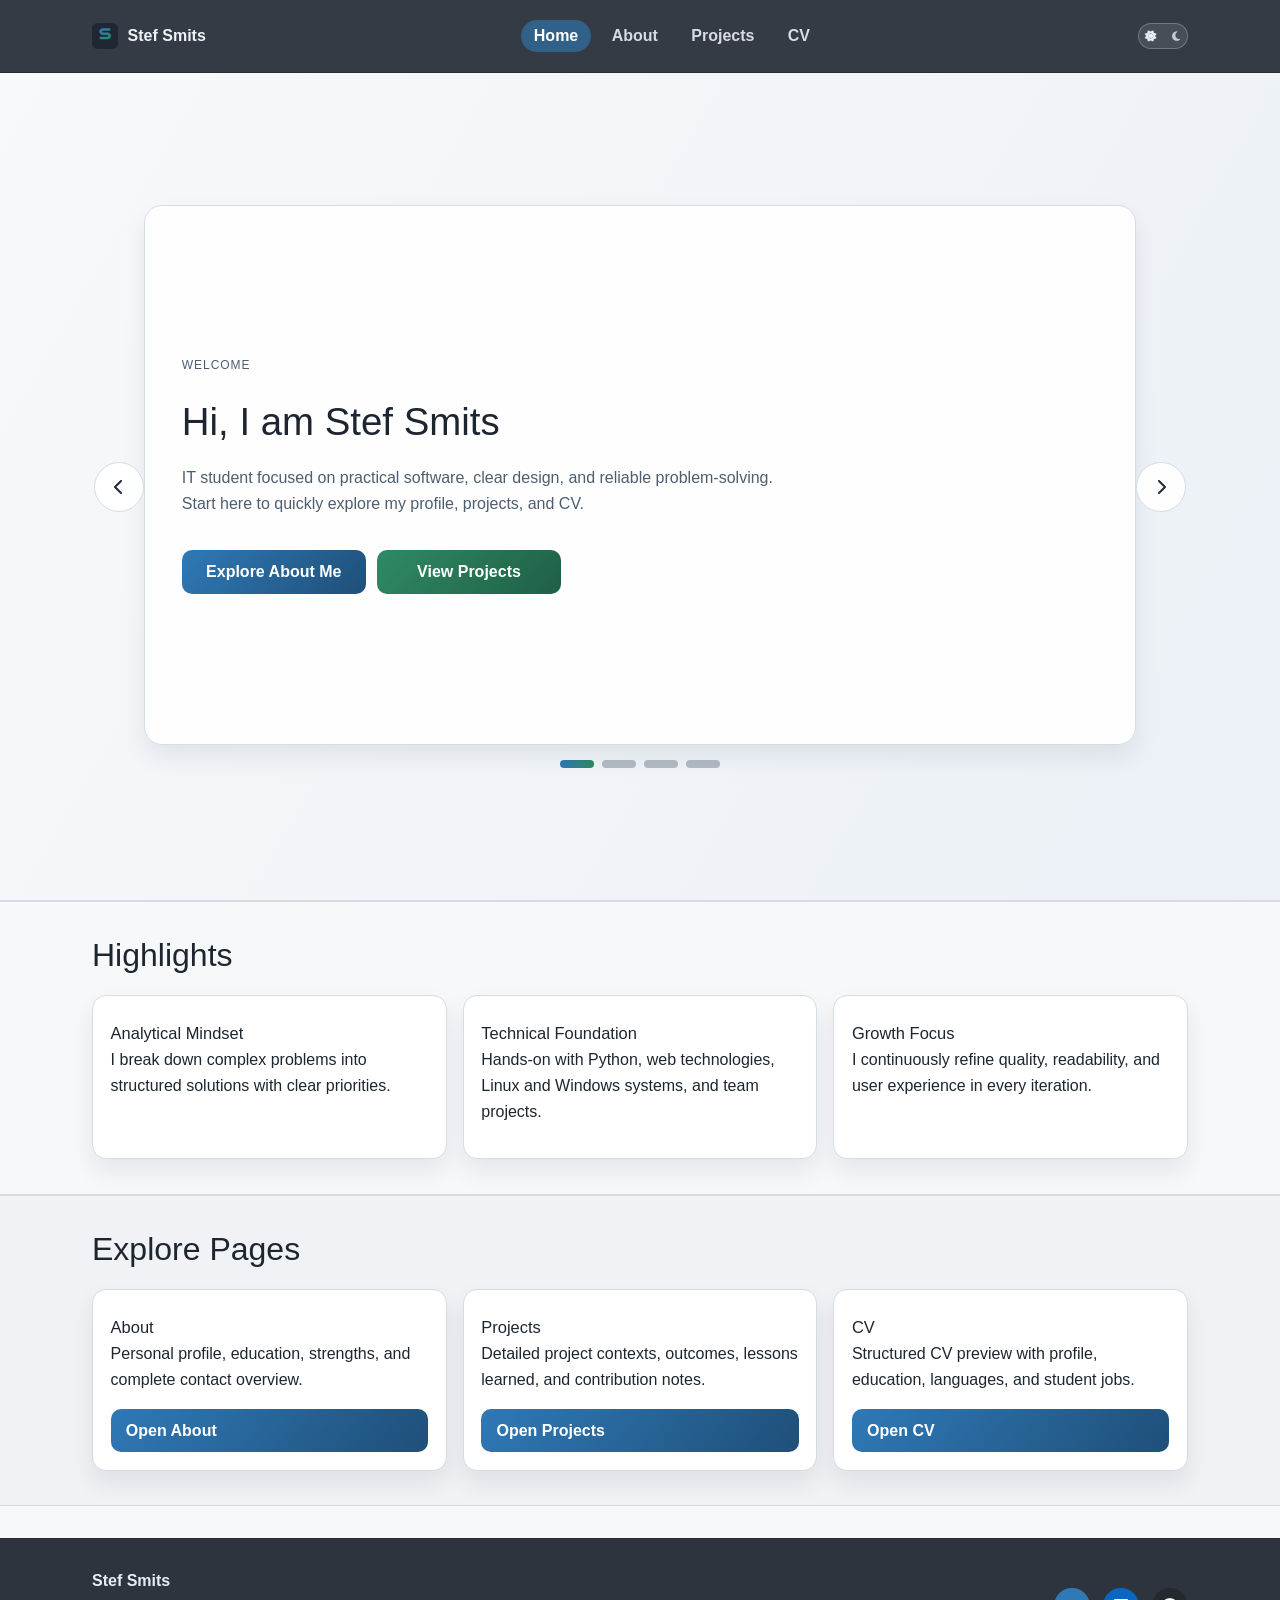
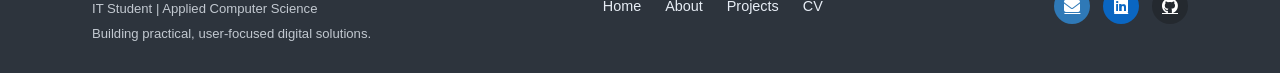
==== index.html @ 67585521 "Portfolio update - fixed theme switcher, footer, buttons, and centered logo" ====
<!doctype html>
<html lang="en" data-theme="light">
<head>
  <meta charset="utf-8" />
  <meta name="viewport" content="width=device-width, initial-scale=1" />
  <meta name="description" content="Portfolio homepage of Stef Smits, IT student in Applied Computer Science." />
  <title>Portfolio | Home</title>
  <link rel="icon" type="image/svg+xml" href="favicon.svg" />
  <link rel="stylesheet" href="https://cdn.jsdelivr.net/npm/bootstrap@5.3.3/dist/css/bootstrap.min.css" />
  <link rel="stylesheet" href="https://cdnjs.cloudflare.com/ajax/libs/font-awesome/6.5.2/css/all.min.css" />
  <link rel="stylesheet" href="css/style.css" />
</head>
<body data-page="home">
  <header class="site-header">
    <div class="container header-inner">
      <a class="brand" href="index.html">
        <img class="brand-logo" src="favicon.svg" alt="" aria-hidden="true" />
        <span>Stef Smits</span>
      </a>
      <nav class="site-nav" aria-label="Main navigation">
        <a class="nav-link" data-nav="home" href="index.html">Home</a>
        <a class="nav-link" data-nav="about" href="about.html">About</a>
        <a class="nav-link" data-nav="projects" href="projects.html">Projects</a>
        <a class="nav-link" data-nav="cv" href="cv.html">CV</a>
      </nav>
      <button class="theme-toggle" type="button" aria-label="Toggle dark mode">
        <span class="theme-switch" aria-hidden="true">
          <i class="fa-solid fa-sun"></i>
          <i class="fa-solid fa-moon"></i>
          <span class="theme-thumb"><i class="fa-solid fa-sun theme-thumb-icon" aria-hidden="true"></i></span>
        </span>
      </button>
    </div>
  </header>

  <main>
    <section class="hero hero-slideshow" aria-label="Portfolio section navigation slideshow" data-slideshow>
      <div class="container">
        <div class="hero-slides">
          <article class="hero-slide is-active" data-slide>
            <p class="hero-kicker">Welcome</p>
            <h1 class="hero-title">Hi, I am Stef Smits</h1>
            <p class="hero-text">IT student focused on practical software, clear design, and reliable problem-solving. Start here to quickly explore my profile, projects, and CV.</p>
            <div class="hero-actions">
              <a class="button-link" href="about.html">Explore About Me</a>
              <a class="button-link button-link-secondary" href="projects.html">View Projects</a>
            </div>
          </article>

          <article class="hero-slide" data-slide>
            <p class="hero-kicker">Projects</p>
            <h2 class="hero-title">See What I Build</h2>
            <p class="hero-text">Go through project cards with context, outcomes, lessons learned, and personal contribution in a structured and easy-to-read format.</p>
            <div class="hero-actions">
              <a class="button-link" href="projects.html">Go to Projects</a>
            </div>
          </article>

          <article class="hero-slide" data-slide>
            <p class="hero-kicker">About</p>
            <h2 class="hero-title">Profile, Skills, and Direction</h2>
            <p class="hero-text">Read my background, education, strengths, and goals, including both personal and educational contact details.</p>
            <div class="hero-actions">
              <a class="button-link" href="about.html">Go to About</a>
            </div>
          </article>

          <article class="hero-slide" data-slide>
            <p class="hero-kicker">CV</p>
            <h2 class="hero-title">Professional CV Overview</h2>
            <p class="hero-text">Open a clean CV layout with education, student job, language levels, and direct links for contact and PDF download.</p>
            <div class="hero-actions">
              <a class="button-link" href="cv.html">Go to CV</a>
            </div>
          </article>
        </div>

        <button class="slide-arrow slide-arrow-left" type="button" aria-label="Previous slide" data-slide-prev>
          <i class="fa-solid fa-chevron-left" aria-hidden="true"></i>
        </button>
        <button class="slide-arrow slide-arrow-right" type="button" aria-label="Next slide" data-slide-next>
          <i class="fa-solid fa-chevron-right" aria-hidden="true"></i>
        </button>

        <div class="slide-dots" role="tablist" aria-label="Slideshow navigation">
          <button class="slide-dot is-active" type="button" data-slide-to="0" aria-label="Go to slide 1"></button>
          <button class="slide-dot" type="button" data-slide-to="1" aria-label="Go to slide 2"></button>
          <button class="slide-dot" type="button" data-slide-to="2" aria-label="Go to slide 3"></button>
          <button class="slide-dot" type="button" data-slide-to="3" aria-label="Go to slide 4"></button>
        </div>
      </div>
    </section>

    <section class="section section-blue">
      <div class="container">
        <h2 class="section-title">Highlights</h2>
        <div class="grid grid-3">
          <article class="card">
            <h3>Analytical Mindset</h3>
            <p>I break down complex problems into structured solutions with clear priorities.</p>
          </article>
          <article class="card">
            <h3>Technical Foundation</h3>
            <p>Hands-on with Python, web technologies, Linux and Windows systems, and team projects.</p>
          </article>
          <article class="card">
            <h3>Growth Focus</h3>
            <p>I continuously refine quality, readability, and user experience in every iteration.</p>
          </article>
        </div>
      </div>
    </section>

    <section class="section section-green">
      <div class="container">
        <h2 class="section-title">Explore Pages</h2>
        <div class="grid grid-3">
          <article class="card">
            <h3>About</h3>
            <p>Personal profile, education, strengths, and complete contact overview.</p>
            <a class="button-link button-compact" href="about.html">Open About</a>
          </article>
          <article class="card">
            <h3>Projects</h3>
            <p>Detailed project contexts, outcomes, lessons learned, and contribution notes.</p>
            <a class="button-link button-compact" href="projects.html">Open Projects</a>
          </article>
          <article class="card">
            <h3>CV</h3>
            <p>Structured CV preview with profile, education, languages, and student jobs.</p>
            <a class="button-link button-compact" href="cv.html">Open CV</a>
          </article>
        </div>
      </div>
    </section>
  </main>

  <footer class="site-footer">
    <div class="container footer-inner">
      <div class="footer-brand">
        <p class="footer-title">Stef Smits</p>
        <p class="footer-subtitle">IT Student | Applied Computer Science</p>
        <p class="footer-meta">Building practical, user-focused digital solutions.</p>
      </div>
      <div class="footer-links">
        <a href="index.html">Home</a>
        <a href="about.html">About</a>
        <a href="projects.html">Projects</a>
        <a href="cv.html">CV</a>
      </div>
      <div class="footer-social">
        <a class="footer-icon-link" href="mailto:more.dtail@gmail.com" aria-label="Email" title="Email"><i class="fa-solid fa-envelope" aria-hidden="true"></i></a>
        <a class="footer-icon-link" href="https://www.linkedin.com/in/stefsmits2004" target="_blank" rel="noopener noreferrer" aria-label="LinkedIn" title="LinkedIn"><i class="fa-brands fa-linkedin" aria-hidden="true"></i></a>
        <a class="footer-icon-link" href="https://github.com/stefsmits2004" target="_blank" rel="noopener noreferrer" aria-label="GitHub" title="GitHub"><i class="fa-brands fa-github" aria-hidden="true"></i></a>
      </div>
    </div>
  </footer>

  <script src="https://cdn.jsdelivr.net/npm/bootstrap@5.3.3/dist/js/bootstrap.bundle.min.js"></script>
  <script src="js/app.js"></script>
</body>
</html>
---- css/style.css ----
:root {
  --header-height: 72px;
  --bg: #f7f8fa;
  --bg-soft: #f0f2f5;
  --surface: #ffffff;
  --text: #1d2630;
  --text-soft: #4d5e70;
  --border: #d4dce6;
  --primary: #2f79b7;
  --primary-deep: #1f4f78;
  --accent: #2f8a64;
  --accent-deep: #1f5f46;
  --nav-bg: #343b45;
  --nav-text: #eef3f8;
  --footer-bg: #2d343d;
  --footer-text: #e7edf5;
  --shadow: 0 12px 24px rgba(16, 28, 40, 0.08);
}

[data-theme="dark"] {
  --bg: #181c22;
  --bg-soft: #20252d;
  --surface: #252c36;
  --text: #edf2f8;
  --text-soft: #bac7d6;
  --border: #364556;
  --primary: #7cb8e5;
  --primary-deep: #4f8fbd;
  --accent: #7dcdaa;
  --accent-deep: #4ba07a;
  --nav-bg: #222933;
  --nav-text: #e8eff8;
  --footer-bg: #1f252d;
  --footer-text: #dde7f2;
  --shadow: 0 14px 28px rgba(0, 0, 0, 0.35);
}

* {
  box-sizing: border-box;
  margin: 0;
  padding: 0;
}

html {
  scroll-behavior: smooth;
}

body {
  font-family: "Open Sans", "Segoe UI", sans-serif;
  background: var(--bg);
  color: var(--text);
  line-height: 1.62;
}

.container {
  width: min(1120px, 94vw);
  margin: 0 auto;
}

.site-header {
  position: sticky;
  top: 0;
  z-index: 100;
  background: var(--nav-bg);
  border-bottom: 1px solid color-mix(in srgb, var(--nav-text) 18%, #000);
  backdrop-filter: blur(8px);
}

.header-inner {
  min-height: var(--header-height);
  display: flex;
  align-items: center;
  justify-content: space-between;
  gap: 1rem;
}

.brand {
  text-decoration: none;
  display: inline-flex;
  align-items: center;
  gap: 0.6rem;
  color: var(--nav-text);
  font-family: "Montserrat", "Segoe UI", sans-serif;
  font-weight: 700;
}

.brand-logo {
  width: 26px;
  height: 26px;
  display: block;
}

.site-nav {
  display: flex;
  align-items: center;
  gap: 0.45rem;
  flex-wrap: wrap;
}

.nav-link {
  text-decoration: none;
  color: color-mix(in srgb, var(--nav-text) 88%, transparent);
  font-weight: 600;
  line-height: 1.2;
  white-space: nowrap;
  padding: 0.42rem 0.82rem;
  border-radius: 999px;
  transition: background 0.2s ease, color 0.2s ease;
}

.nav-link:hover,
.nav-link.is-active {
  color: #ffffff;
  background: color-mix(in srgb, var(--primary) 60%, transparent);
}

.theme-toggle {
  border: 0;
  padding: 0;
  background: transparent;
  display: inline-flex;
  align-items: center;
  justify-content: center;
  cursor: pointer;
}

.theme-switch {
  width: 50px;
  height: 26px;
  border-radius: 999px;
  border: 1px solid color-mix(in srgb, var(--nav-text) 25%, transparent);
  background: color-mix(in srgb, var(--nav-text) 10%, transparent);
  display: inline-flex;
  align-items: center;
  justify-content: space-between;
  padding: 0 5px;
  position: relative;
}

.theme-switch > i {
  width: 12px;
  font-size: 0.68rem;
  text-align: center;
  line-height: 1;
  color: color-mix(in srgb, var(--nav-text) 75%, transparent);
}

.theme-thumb {
  position: absolute;
  left: 2px;
  top: 2px;
  width: 20px;
  height: 20px;
  border-radius: 50%;
  border: 0;
  background: transparent;
  color: var(--nav-text);
  display: inline-flex;
  align-items: center;
  justify-content: center;
  box-shadow: none;
  transition: transform 0.2s ease, color 0.2s ease;
}

.theme-thumb-icon {
  width: 1em;
  font-size: 0.68rem;
  line-height: 1;
  text-align: center;
}

.theme-toggle.is-dark .theme-thumb {
  transform: translateX(24px);
  background: transparent;
  color: var(--nav-text);
}

.theme-toggle:focus-visible,
.nav-link:focus-visible,
.button-link:focus-visible,
.text-link:focus-visible,
.footer-icon-link:focus-visible,
.slide-arrow:focus-visible,
.slide-dot:focus-visible {
  outline: none;
}

.hero {
  padding: 2.5rem 0;
  border-bottom: 1px solid var(--border);
  background: linear-gradient(120deg, color-mix(in srgb, var(--bg) 92%, #fff), color-mix(in srgb, var(--primary) 6%, var(--bg)));
}

.hero-slideshow {
  min-height: calc(100vh - var(--header-height));
  display: grid;
  align-items: center;
  position: relative;
}

.hero-slideshow .container {
  position: relative;
  padding-inline: 4rem;
}

.hero-slides {
  position: relative;
  background: color-mix(in srgb, var(--surface) 92%, transparent);
  border: 1px solid var(--border);
  border-radius: 18px;
  box-shadow: var(--shadow);
  overflow: hidden;
  min-height: min(540px, calc(100vh - 150px));
}

.hero-slide {
  position: absolute;
  inset: 0;
  padding: clamp(1.4rem, 3vw, 2.3rem);
  opacity: 0;
  transform: translateX(26px);
  transition: opacity 0.42s ease, transform 0.42s ease;
  display: grid;
  align-content: center;
}

.hero-slide.is-active {
  opacity: 1;
  transform: translateX(0);
  z-index: 1;
}

.hero-kicker {
  color: var(--text-soft);
  text-transform: uppercase;
  letter-spacing: 0.08em;
  font-size: 0.75rem;
}

.hero-title {
  margin-top: 0.45rem;
  font-family: "Montserrat", "Segoe UI", sans-serif;
  font-size: clamp(1.7rem, 3vw, 2.45rem);
  line-height: 1.22;
  max-width: 26ch;
}

.hero-text {
  margin-top: 0.75rem;
  max-width: 68ch;
  color: var(--text-soft);
}

.hero-actions {
  margin-top: 1.05rem;
  display: flex;
  align-items: stretch;
  flex-wrap: wrap;
  gap: 0.7rem;
}

.hero-actions .button-link {
  min-width: 11.5rem;
  text-align: center;
}

.slide-arrow {
  position: absolute;
  top: 50%;
  transform: translateY(-50%);
  width: 50px;
  height: 50px;
  border-radius: 50%;
  border: 1px solid var(--border);
  background: color-mix(in srgb, var(--surface) 96%, transparent);
  color: var(--text);
  display: grid;
  place-items: center;
  cursor: pointer;
  z-index: 5;
}

.slide-arrow:hover {
  background: var(--surface);
}

.slide-arrow-left {
  left: 0.9rem;
}

.slide-arrow-right {
  right: 0.9rem;
}

.slide-dots {
  margin-top: 0.95rem;
  display: flex;
  justify-content: center;
  gap: 0.5rem;
}

.slide-dot {
  width: 34px;
  height: 8px;
  border-radius: 999px;
  border: 0;
  background: color-mix(in srgb, var(--text-soft) 38%, transparent);
  cursor: pointer;
}

.slide-dot.is-active {
  background: linear-gradient(90deg, var(--primary), var(--accent));
}

.section {
  padding: 2.15rem 0;
  border-top: 1px solid var(--border);
  border-bottom: 1px solid var(--border);
}

.section-blue {
  background: var(--bg);
}

.section-green {
  background: var(--bg-soft);
}

.section-title,
.hero-title,
.card h3,
.project-template h3,
.cv-block h2,
.cv-block h3 {
  color: var(--text);
}

.section-title {
  margin-bottom: 1.25rem;
}

.grid {
  display: grid;
  gap: 1rem;
}

.grid-2 {
  grid-template-columns: repeat(2, minmax(0, 1fr));
}

.grid-3 {
  grid-template-columns: repeat(3, minmax(0, 1fr));
}

.card,
.project-template {
  background: var(--surface);
  border: 1px solid var(--border);
  border-radius: 14px;
  box-shadow: var(--shadow);
  padding: 1.1rem;
}

.card h3,
.project-template h3,
.cv-block h3 {
  margin-top: 0.65rem;
  margin-bottom: 0.22rem;
  font-size: 1.03rem;
}

.card p,
.card li,
.project-template p,
.project-template li,
.cv-block p,
.cv-block li,
.cv-block strong {
  color: var(--text);
}

.text-link {
  color: var(--primary-deep);
  text-decoration: none;
  font-weight: 700;
}

.text-link:hover {
  color: var(--primary);
  text-decoration: underline;
}

.button-link {
  display: inline-block;
  text-decoration: none;
  border-radius: 10px;
  padding: 0.56rem 0.95rem;
  border: 0;
  background: linear-gradient(130deg, var(--primary), var(--primary-deep));
  color: #ffffff;
  font-weight: 700;
  transition: filter 0.2s ease, transform 0.2s ease;
}

.button-link:hover {
  filter: brightness(1.05);
  transform: translateY(-1px);
}

.button-link:focus-visible {
  outline: none;
}

.button-link-secondary {
  background: linear-gradient(130deg, var(--accent), var(--accent-deep));
}

.button-compact {
  display: inline-block !important;
  min-width: auto !important;
  text-align: left;
}

.profile-layout {
  display: grid;
  grid-template-columns: 230px 1fr;
  gap: 1rem;
  align-items: start;
}

.profile-image-wrap {
  width: 220px;
  aspect-ratio: 1 / 1;
  border-radius: 50%;
  overflow: hidden;
  background: var(--surface);
  box-shadow: var(--shadow);
}

.profile-image {
  width: 100%;
  height: 100%;
  object-fit: cover;
  object-position: center;
  display: block;
  border-radius: 50%;
}

.cv-sheet {
  display: grid;
  grid-template-columns: 300px 1fr;
  gap: 1rem;
  align-items: start;
}

.cv-sidebar,
.cv-main {
  display: grid;
  gap: 0.9rem;
}

.cv-photo-wrap {
  width: 170px;
  aspect-ratio: 1 / 1;
  margin: 0 auto;
  border-radius: 50%;
  overflow: hidden;
  background: var(--surface);
}

.cv-block i {
  color: var(--text);
}

.cv-block .text-link,
.cv-block .text-link:hover {
  color: var(--text);
  text-decoration: none;
  font-weight: 600;
}

.language-list {
  list-style: none;
  display: grid;
  gap: 0.5rem;
}

.language-list li {
  display: flex;
  align-items: center;
  justify-content: space-between;
  gap: 0.75rem;
}

.level-dots {
  display: inline-flex;
  gap: 0.3rem;
}

.dot {
  width: 11px;
  height: 11px;
  border-radius: 50%;
  border: 1px solid var(--border);
}

.dot.is-filled {
  border-color: color-mix(in srgb, var(--accent) 72%, var(--primary));
  background: linear-gradient(130deg, var(--primary), var(--accent));
}

.clean-list,
.content-list {
  margin-left: 1.2rem;
}

.project-image {
  width: 100%;
  max-width: 520px;
  border-radius: 12px;
  border: 1px solid var(--border);
  margin-bottom: 0.85rem;
}

.site-footer {
  margin-top: 2rem;
  background: var(--footer-bg);
  color: var(--footer-text);
  border-top: 1px solid color-mix(in srgb, var(--footer-text) 18%, #000);
  padding: 1.8rem 0;
}

.footer-inner {
  display: grid;
  grid-template-columns: auto 1fr auto;
  align-items: center;
  gap: 2rem;
  flex-wrap: wrap;
}

.footer-brand {
  display: grid;
  gap: 0.25rem;
  flex: 0;
}

.footer-title {
  margin: 0;
  font-weight: 700;
  font-size: 1rem;
}

.footer-subtitle,
.footer-meta {
  margin: 0;
  font-size: 0.82rem;
  color: color-mix(in srgb, var(--footer-text) 80%, transparent);
}

.footer-links {
  display: flex;
  align-items: center;
  justify-content: center;
  gap: 1.5rem;
  flex-wrap: wrap;
}

.footer-links a {
  text-decoration: none;
  color: var(--footer-text);
  font-weight: 500;
  font-size: 0.9rem;
  transition: color 0.2s ease;
}

.footer-links a:hover {
  color: #ffffff;
}

.footer-contact {
  display: none;
}

.footer-social {
  display: flex;
  align-items: center;
  gap: 0.8rem;
}

.footer-icon-link {
  width: 36px;
  height: 36px;
  border-radius: 50%;
  border: 0;
  color: #ffffff;
  display: inline-grid;
  place-items: center;
  transition: transform 0.2s ease, background 0.2s ease;
}

.footer-social .footer-icon-link:nth-child(1) {
  background: #2f79b7;
}

.footer-social .footer-icon-link:nth-child(2) {
  background: #0a66c2;
}

.footer-social .footer-icon-link:nth-child(3) {
  background: #24292f;
}

.footer-icon-link:hover {
  transform: translateY(-1px);
  background: color-mix(in srgb, var(--primary) 82%, #000);
}

@media (max-width: 920px) {
  .grid-3,
  .grid-2,
  .profile-layout,
  .cv-sheet {
    grid-template-columns: 1fr;
  }

  .footer-inner {
    gap: 1rem;
  }

  .profile-image-wrap,
  .cv-photo-wrap {
    margin: 0 auto;
  }

  .hero-slides {
    min-height: 430px;
  }

  .slide-arrow {
    top: auto;
    bottom: 14px;
    transform: none;
  }

  .slide-arrow-left {
    left: 14px;
  }

  .slide-arrow-right {
    right: 14px;
  }
}

@media (max-width: 640px) {
  .header-inner {
    min-height: 76px;
    flex-wrap: wrap;
    padding: 0.4rem 0;
  }

  .site-nav {
    width: 100%;
    overflow-x: auto;
    padding-bottom: 0.1rem;
  }

  .hero-title {
    max-width: none;
  }

  .hero-slides {
    min-height: 470px;
  }

  .hero-slideshow .container {
    padding-inline: 0.8rem;
  }
}

@media (prefers-reduced-motion: reduce) {
  html {
    scroll-behavior: auto;
  }

  * {
    transition: none !important;
    animation: none !important;
  }
}
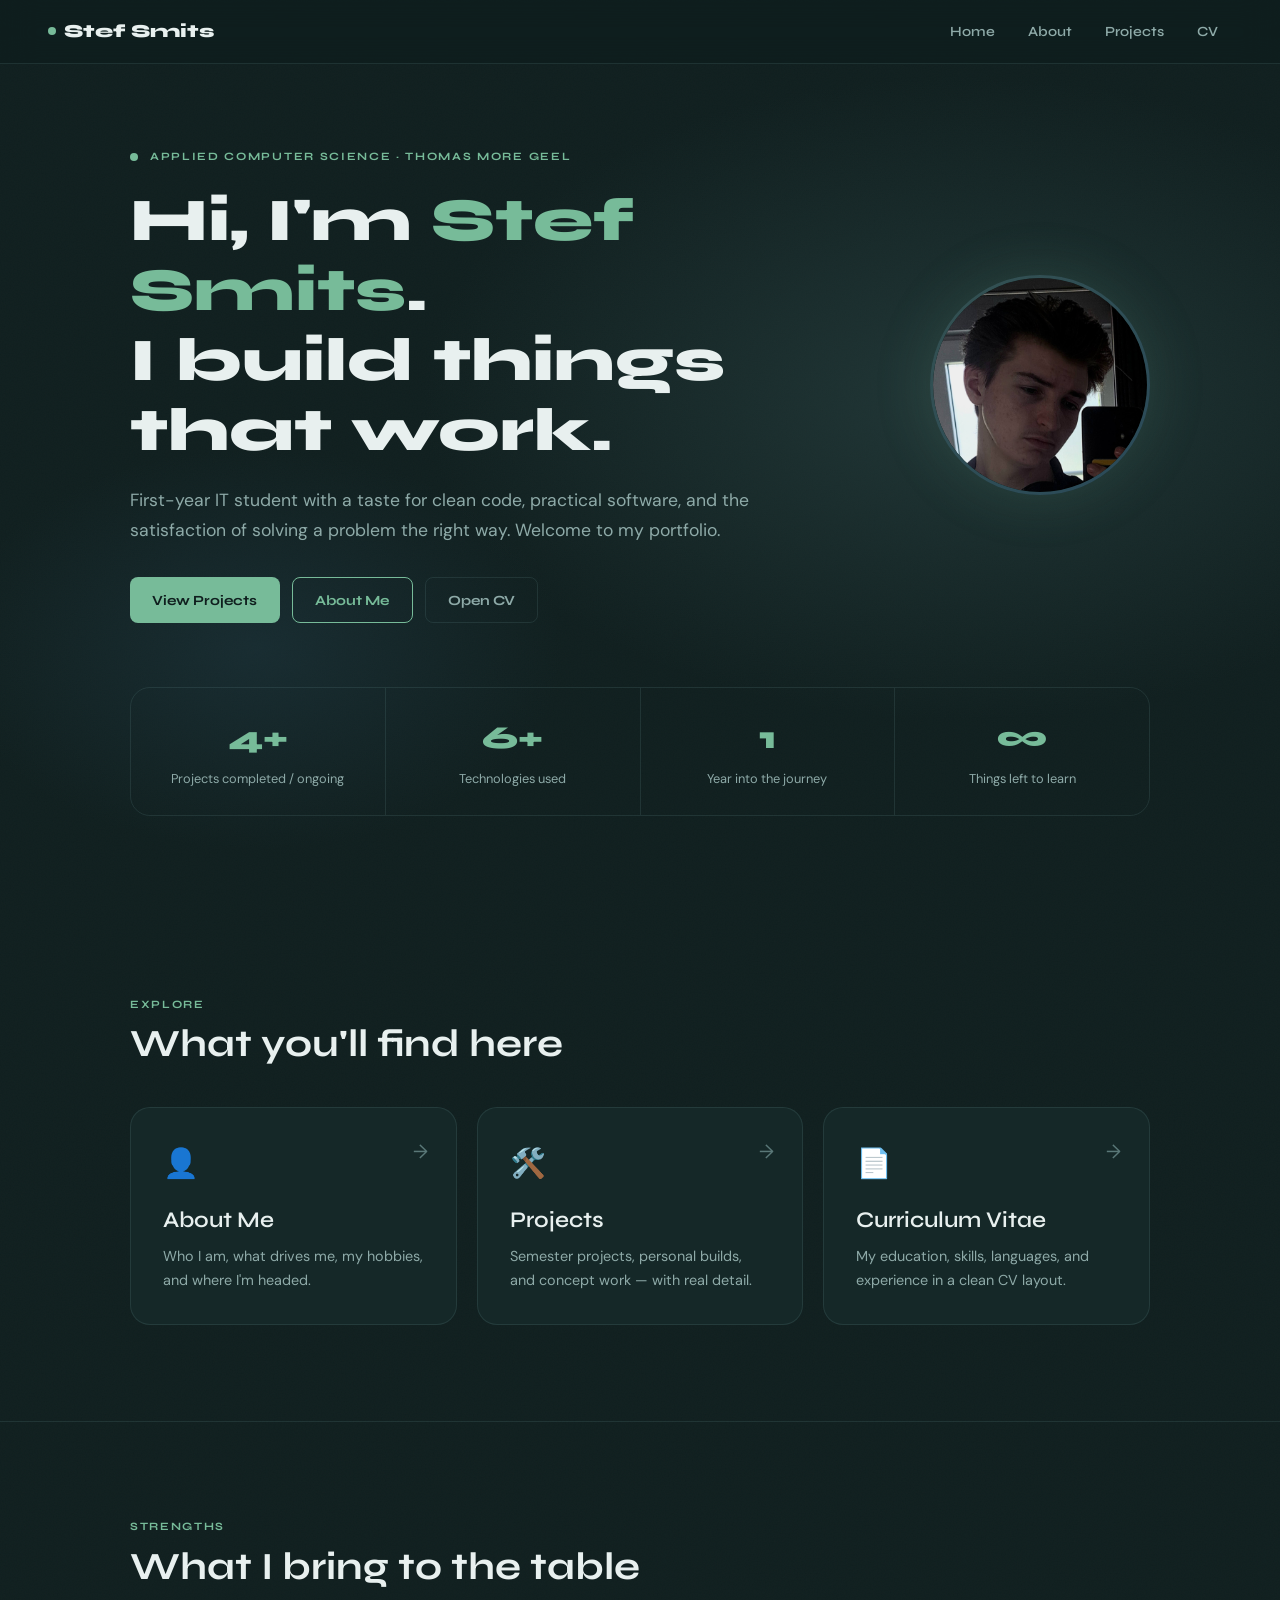
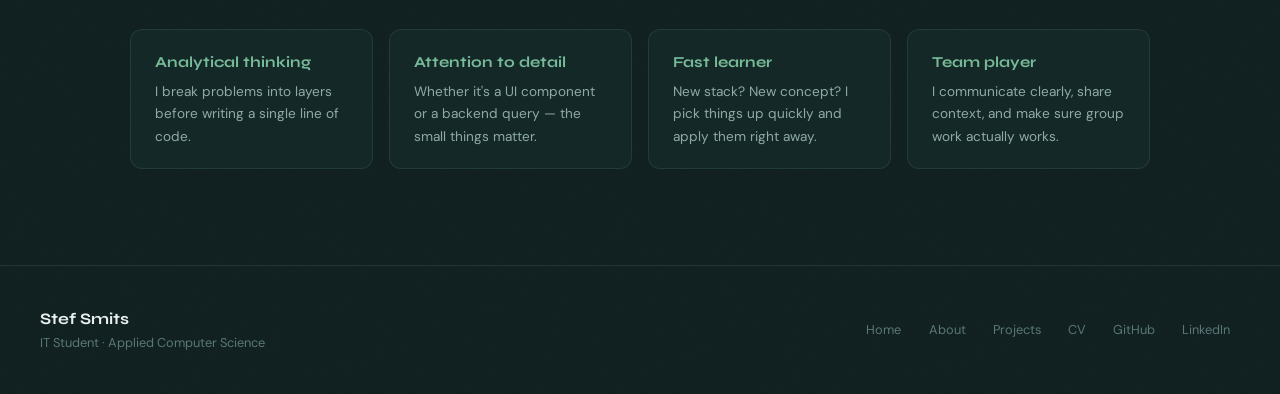
==== commit e0f4a678: "Update" ====
--- a/index.html
+++ b/index.html
@@ -1,162 +1,355 @@
-<!doctype html>
-<html lang="en" data-theme="light">
+<!DOCTYPE html>
+<html lang="en">
 <head>
-  <meta charset="utf-8" />
-  <meta name="viewport" content="width=device-width, initial-scale=1" />
-  <meta name="description" content="Portfolio homepage of Stef Smits, IT student in Applied Computer Science." />
-  <title>Portfolio | Home</title>
-  <link rel="icon" type="image/svg+xml" href="favicon.svg" />
-  <link rel="stylesheet" href="https://cdn.jsdelivr.net/npm/bootstrap@5.3.3/dist/css/bootstrap.min.css" />
-  <link rel="stylesheet" href="https://cdnjs.cloudflare.com/ajax/libs/font-awesome/6.5.2/css/all.min.css" />
+  <meta charset="UTF-8" />
+  <meta name="viewport" content="width=device-width, initial-scale=1.0" />
+  <title>Stef Smits — Portfolio</title>
+  <meta name="description" content="Portfolio of Stef Smits — Applied Computer Science student at Thomas More Geel." />
+  <link rel="icon" href="assets/images/favicon.svg" type="image/svg+xml" />
   <link rel="stylesheet" href="css/style.css" />
+  <style>
+    /* ── Hero ───────────────────────────────────── */
+    .hero {
+      min-height: calc(100vh - var(--nav-h));
+      display: flex;
+      align-items: center;
+      position: relative;
+      overflow: hidden;
+      padding: 4rem 0;
+    }
+
+    /* background mesh */
+    .hero::before {
+      content: '';
+      position: absolute;
+      inset: 0;
+      background:
+        radial-gradient(ellipse 60% 55% at 75% 40%, rgba(52,81,81,0.45) 0%, transparent 70%),
+        radial-gradient(ellipse 40% 40% at 20% 70%, rgba(42,74,90,0.3) 0%, transparent 60%);
+      pointer-events: none;
+    }
+
+    .hero-inner {
+      position: relative;
+      display: grid;
+      grid-template-columns: 1fr auto;
+      gap: 3rem;
+      align-items: center;
+    }
+
+    @media (max-width: 700px) {
+      .hero-inner { grid-template-columns: 1fr; }
+      .hero-avatar { display: none; }
+    }
+
+    .hero-label {
+      display: flex;
+      align-items: center;
+      gap: 0.75rem;
+      margin-bottom: 1.25rem;
+    }
+    .hero-label-dot {
+      width: 8px; height: 8px;
+      border-radius: 50%;
+      background: var(--green);
+      animation: pulse-dot 2s infinite;
+    }
+
+    .hero h1 { color: var(--text); margin-bottom: 1.25rem; }
+    .hero h1 em {
+      font-style: normal;
+      color: var(--green);
+    }
+
+    .hero-desc {
+      font-size: 1.1rem;
+      color: var(--text-muted);
+      max-width: 52ch;
+      margin-bottom: 2rem;
+      line-height: 1.7;
+    }
+
+    .hero-ctas {
+      display: flex;
+      flex-wrap: wrap;
+      gap: 0.75rem;
+    }
+
+    .hero-avatar {
+      position: relative;
+    }
+    .hero-avatar-ring {
+      width: 220px; height: 220px;
+      border-radius: 50%;
+      background: linear-gradient(135deg, var(--dark-green), var(--dark-cyan));
+      padding: 3px;
+      box-shadow: 0 0 60px rgba(119,187,153,0.15);
+    }
+    .hero-avatar-inner {
+      width: 100%; height: 100%;
+      border-radius: 50%;
+      background: var(--bg-card);
+      overflow: hidden;
+      display: flex;
+      align-items: center;
+      justify-content: center;
+    }
+    .hero-avatar-inner img {
+      width: 100%; height: 100%;
+      object-fit: cover;
+      border-radius: 50%;
+    }
+    .hero-avatar-inner .avatar-placeholder {
+      font-size: 5rem;
+      user-select: none;
+    }
+
+    /* ── Stat bar ────────────────────────────────── */
+    .stat-bar {
+      display: flex;
+      flex-wrap: wrap;
+      gap: 0;
+      margin-top: 4rem;
+      border: 1px solid var(--border);
+      border-radius: var(--radius-lg);
+      overflow: hidden;
+    }
+    .stat {
+      flex: 1;
+      min-width: 140px;
+      padding: 1.5rem;
+      border-right: 1px solid var(--border);
+      text-align: center;
+    }
+    .stat:last-child { border-right: none; }
+    .stat-number {
+      font-family: var(--ff-display);
+      font-size: 2rem;
+      font-weight: 800;
+      color: var(--green);
+      display: block;
+    }
+    .stat-desc { font-size: 0.8rem; color: var(--text-muted); margin-top: 0.2rem; }
+
+    /* ── Quick-nav tiles ─────────────────────────── */
+    .quick-grid {
+      display: grid;
+      grid-template-columns: repeat(auto-fit, minmax(280px, 1fr));
+      gap: 1.25rem;
+    }
+
+    .quick-card {
+      background: var(--bg-card);
+      border: 1px solid var(--border);
+      border-radius: var(--radius-lg);
+      padding: 2rem;
+      display: flex;
+      flex-direction: column;
+      gap: 0.75rem;
+      position: relative;
+      overflow: hidden;
+      transition: border-color var(--transition), transform var(--transition), box-shadow var(--transition);
+      text-decoration: none;
+    }
+    .quick-card:hover {
+      border-color: var(--border-glow);
+      transform: translateY(-4px);
+      box-shadow: 0 16px 40px rgba(0,0,0,0.3);
+    }
+    .quick-card::after {
+      content: '→';
+      position: absolute;
+      top: 1.75rem; right: 1.75rem;
+      font-size: 1.2rem;
+      color: var(--text-dim);
+      transition: color var(--transition), transform var(--transition);
+    }
+    .quick-card:hover::after { color: var(--green); transform: translate(3px, -3px); }
+
+    .qc-icon {
+      font-size: 1.8rem;
+      margin-bottom: 0.25rem;
+    }
+    .quick-card h3 { color: var(--text); margin-top: 0.25rem; }
+    .quick-card p  { font-size: 0.9rem; max-width: 30ch; }
+
+    /* ── Highlights strip ────────────────────────── */
+    .highlights {
+      display: grid;
+      grid-template-columns: repeat(auto-fit, minmax(220px, 1fr));
+      gap: 1rem;
+    }
+    .hl {
+      background: var(--bg-card);
+      border: 1px solid var(--border);
+      border-radius: var(--radius);
+      padding: 1.25rem 1.5rem;
+    }
+    .hl-title {
+      font-family: var(--ff-display);
+      font-weight: 700;
+      font-size: 0.95rem;
+      color: var(--green);
+      margin-bottom: 0.35rem;
+    }
+    .hl p { font-size: 0.85rem; margin: 0; }
+  </style>
 </head>
-<body data-page="home">
-  <header class="site-header">
-    <div class="container header-inner">
-      <a class="brand" href="index.html">
-        <img class="brand-logo" src="favicon.svg" alt="" aria-hidden="true" />
-        <span>Stef Smits</span>
-      </a>
-      <nav class="site-nav" aria-label="Main navigation">
-        <a class="nav-link" data-nav="home" href="index.html">Home</a>
-        <a class="nav-link" data-nav="about" href="about.html">About</a>
-        <a class="nav-link" data-nav="projects" href="projects.html">Projects</a>
-        <a class="nav-link" data-nav="cv" href="cv.html">CV</a>
-      </nav>
-      <button class="theme-toggle" type="button" aria-label="Toggle dark mode">
-        <span class="theme-switch" aria-hidden="true">
-          <i class="fa-solid fa-sun"></i>
-          <i class="fa-solid fa-moon"></i>
-          <span class="theme-thumb"><i class="fa-solid fa-sun theme-thumb-icon" aria-hidden="true"></i></span>
-        </span>
-      </button>
+<body>
+
+<!-- ── Navigation ─────────────────────────────── -->
+<nav class="nav">
+  <a href="index.html" class="nav-logo">
+    <span class="nav-logo-dot"></span>
+    Stef Smits
+  </a>
+  <button class="nav-toggle" aria-label="Toggle menu">
+    <span></span><span></span><span></span>
+  </button>
+  <div class="nav-links">
+    <a href="index.html">Home</a>
+    <a href="about.html">About</a>
+    <a href="projects.html">Projects</a>
+    <a href="cv.html">CV</a>
+  </div>
+</nav>
+
+<div class="page-wrap">
+
+  <!-- ── Hero ──────────────────────────────────── -->
+  <section class="hero">
+    <div class="container">
+      <div class="hero-inner">
+        <div>
+          <div class="hero-label fade-up">
+            <span class="hero-label-dot"></span>
+            <span class="label">Applied Computer Science · Thomas More Geel</span>
+          </div>
+          <h1 class="fade-up delay-1">
+            Hi, I'm <em>Stef Smits</em>.<br/>
+            I build things that work.
+          </h1>
+          <p class="hero-desc fade-up delay-2">
+            First-year IT student with a taste for clean code, practical software,
+            and the satisfaction of solving a problem the right way. Welcome to my portfolio.
+          </p>
+          <div class="hero-ctas fade-up delay-3">
+            <a href="projects.html" class="btn btn-primary">View Projects</a>
+            <a href="about.html" class="btn btn-outline">About Me</a>
+            <a href="cv.html" class="btn btn-ghost">Open CV</a>
+          </div>
+        </div>
+
+        <div class="hero-avatar fade-in delay-4">
+          <div class="hero-avatar-ring">
+            <div class="hero-avatar-inner">
+              <!-- Replace src with your actual profile photo -->
+              <img
+                src="assets/images/profile.jpg"
+                alt="Photo of Stef Smits"
+                onerror="this.style.display='none'; this.nextElementSibling.style.display='flex';"
+              />
+              <div class="avatar-placeholder" style="display:none;">🧑‍💻</div>
+            </div>
+          </div>
+        </div>
+      </div>
+
+      <!-- Stat bar -->
+      <div class="stat-bar fade-up delay-4">
+        <div class="stat">
+          <span class="stat-number">4+</span>
+          <span class="stat-desc">Projects completed / ongoing</span>
+        </div>
+        <div class="stat">
+          <span class="stat-number">6+</span>
+          <span class="stat-desc">Technologies used</span>
+        </div>
+        <div class="stat">
+          <span class="stat-number">1</span>
+          <span class="stat-desc">Year into the journey</span>
+        </div>
+        <div class="stat">
+          <span class="stat-number">∞</span>
+          <span class="stat-desc">Things left to learn</span>
+        </div>
+      </div>
     </div>
-  </header>
-
-  <main>
-    <section class="hero hero-slideshow" aria-label="Portfolio section navigation slideshow" data-slideshow>
-      <div class="container">
-        <div class="hero-slides">
-          <article class="hero-slide is-active" data-slide>
-            <p class="hero-kicker">Welcome</p>
-            <h1 class="hero-title">Hi, I am Stef Smits</h1>
-            <p class="hero-text">IT student focused on practical software, clear design, and reliable problem-solving. Start here to quickly explore my profile, projects, and CV.</p>
-            <div class="hero-actions">
-              <a class="button-link" href="about.html">Explore About Me</a>
-              <a class="button-link button-link-secondary" href="projects.html">View Projects</a>
-            </div>
-          </article>
-
-          <article class="hero-slide" data-slide>
-            <p class="hero-kicker">Projects</p>
-            <h2 class="hero-title">See What I Build</h2>
-            <p class="hero-text">Go through project cards with context, outcomes, lessons learned, and personal contribution in a structured and easy-to-read format.</p>
-            <div class="hero-actions">
-              <a class="button-link" href="projects.html">Go to Projects</a>
-            </div>
-          </article>
-
-          <article class="hero-slide" data-slide>
-            <p class="hero-kicker">About</p>
-            <h2 class="hero-title">Profile, Skills, and Direction</h2>
-            <p class="hero-text">Read my background, education, strengths, and goals, including both personal and educational contact details.</p>
-            <div class="hero-actions">
-              <a class="button-link" href="about.html">Go to About</a>
-            </div>
-          </article>
-
-          <article class="hero-slide" data-slide>
-            <p class="hero-kicker">CV</p>
-            <h2 class="hero-title">Professional CV Overview</h2>
-            <p class="hero-text">Open a clean CV layout with education, student job, language levels, and direct links for contact and PDF download.</p>
-            <div class="hero-actions">
-              <a class="button-link" href="cv.html">Go to CV</a>
-            </div>
-          </article>
-        </div>
-
-        <button class="slide-arrow slide-arrow-left" type="button" aria-label="Previous slide" data-slide-prev>
-          <i class="fa-solid fa-chevron-left" aria-hidden="true"></i>
-        </button>
-        <button class="slide-arrow slide-arrow-right" type="button" aria-label="Next slide" data-slide-next>
-          <i class="fa-solid fa-chevron-right" aria-hidden="true"></i>
-        </button>
-
-        <div class="slide-dots" role="tablist" aria-label="Slideshow navigation">
-          <button class="slide-dot is-active" type="button" data-slide-to="0" aria-label="Go to slide 1"></button>
-          <button class="slide-dot" type="button" data-slide-to="1" aria-label="Go to slide 2"></button>
-          <button class="slide-dot" type="button" data-slide-to="2" aria-label="Go to slide 3"></button>
-          <button class="slide-dot" type="button" data-slide-to="3" aria-label="Go to slide 4"></button>
-        </div>
-      </div>
-    </section>
-
-    <section class="section section-blue">
-      <div class="container">
-        <h2 class="section-title">Highlights</h2>
-        <div class="grid grid-3">
-          <article class="card">
-            <h3>Analytical Mindset</h3>
-            <p>I break down complex problems into structured solutions with clear priorities.</p>
-          </article>
-          <article class="card">
-            <h3>Technical Foundation</h3>
-            <p>Hands-on with Python, web technologies, Linux and Windows systems, and team projects.</p>
-          </article>
-          <article class="card">
-            <h3>Growth Focus</h3>
-            <p>I continuously refine quality, readability, and user experience in every iteration.</p>
-          </article>
-        </div>
-      </div>
-    </section>
-
-    <section class="section section-green">
-      <div class="container">
-        <h2 class="section-title">Explore Pages</h2>
-        <div class="grid grid-3">
-          <article class="card">
-            <h3>About</h3>
-            <p>Personal profile, education, strengths, and complete contact overview.</p>
-            <a class="button-link button-compact" href="about.html">Open About</a>
-          </article>
-          <article class="card">
-            <h3>Projects</h3>
-            <p>Detailed project contexts, outcomes, lessons learned, and contribution notes.</p>
-            <a class="button-link button-compact" href="projects.html">Open Projects</a>
-          </article>
-          <article class="card">
-            <h3>CV</h3>
-            <p>Structured CV preview with profile, education, languages, and student jobs.</p>
-            <a class="button-link button-compact" href="cv.html">Open CV</a>
-          </article>
-        </div>
-      </div>
-    </section>
-  </main>
-
-  <footer class="site-footer">
-    <div class="container footer-inner">
-      <div class="footer-brand">
-        <p class="footer-title">Stef Smits</p>
-        <p class="footer-subtitle">IT Student | Applied Computer Science</p>
-        <p class="footer-meta">Building practical, user-focused digital solutions.</p>
-      </div>
-      <div class="footer-links">
-        <a href="index.html">Home</a>
-        <a href="about.html">About</a>
-        <a href="projects.html">Projects</a>
-        <a href="cv.html">CV</a>
-      </div>
-      <div class="footer-social">
-        <a class="footer-icon-link" href="mailto:more.dtail@gmail.com" aria-label="Email" title="Email"><i class="fa-solid fa-envelope" aria-hidden="true"></i></a>
-        <a class="footer-icon-link" href="https://www.linkedin.com/in/stefsmits2004" target="_blank" rel="noopener noreferrer" aria-label="LinkedIn" title="LinkedIn"><i class="fa-brands fa-linkedin" aria-hidden="true"></i></a>
-        <a class="footer-icon-link" href="https://github.com/stefsmits2004" target="_blank" rel="noopener noreferrer" aria-label="GitHub" title="GitHub"><i class="fa-brands fa-github" aria-hidden="true"></i></a>
+  </section>
+
+  <!-- ── Quick nav ─────────────────────────────── -->
+  <section class="section">
+    <div class="container">
+      <div class="section-header">
+        <p class="label">Explore</p>
+        <h2>What you'll find here</h2>
+      </div>
+      <div class="quick-grid">
+        <a href="about.html" class="quick-card" data-reveal="0">
+          <div class="qc-icon">👤</div>
+          <h3>About Me</h3>
+          <p>Who I am, what drives me, my hobbies, and where I'm headed.</p>
+        </a>
+        <a href="projects.html" class="quick-card" data-reveal="0.1">
+          <div class="qc-icon">🛠️</div>
+          <h3>Projects</h3>
+          <p>Semester projects, personal builds, and concept work — with real detail.</p>
+        </a>
+        <a href="cv.html" class="quick-card" data-reveal="0.2">
+          <div class="qc-icon">📄</div>
+          <h3>Curriculum Vitae</h3>
+          <p>My education, skills, languages, and experience in a clean CV layout.</p>
+        </a>
       </div>
     </div>
-  </footer>
-
-  <script src="https://cdn.jsdelivr.net/npm/bootstrap@5.3.3/dist/js/bootstrap.bundle.min.js"></script>
-  <script src="js/app.js"></script>
+  </section>
+
+  <!-- ── Highlights ─────────────────────────────── -->
+  <section class="section">
+    <div class="container">
+      <div class="section-header">
+        <p class="label">Strengths</p>
+        <h2>What I bring to the table</h2>
+      </div>
+      <div class="highlights">
+        <div class="hl" data-reveal="0">
+          <div class="hl-title">Analytical thinking</div>
+          <p>I break problems into layers before writing a single line of code.</p>
+        </div>
+        <div class="hl" data-reveal="0.1">
+          <div class="hl-title">Attention to detail</div>
+          <p>Whether it's a UI component or a backend query — the small things matter.</p>
+        </div>
+        <div class="hl" data-reveal="0.2">
+          <div class="hl-title">Fast learner</div>
+          <p>New stack? New concept? I pick things up quickly and apply them right away.</p>
+        </div>
+        <div class="hl" data-reveal="0.3">
+          <div class="hl-title">Team player</div>
+          <p>I communicate clearly, share context, and make sure group work actually works.</p>
+        </div>
+      </div>
+    </div>
+  </section>
+
+</div>
+
+<!-- ── Footer ─────────────────────────────────── -->
+<footer>
+  <div>
+    <div class="foot-brand">Stef Smits</div>
+    <div class="foot-sub">IT Student · Applied Computer Science</div>
+  </div>
+  <nav class="foot-links">
+    <a href="index.html">Home</a>
+    <a href="about.html">About</a>
+    <a href="projects.html">Projects</a>
+    <a href="cv.html">CV</a>
+    <a href="https://github.com/stefsmits2004" target="_blank" rel="noopener">GitHub</a>
+    <a href="https://linkedin.com/in/stefsmits2004" target="_blank" rel="noopener">LinkedIn</a>
+  </nav>
+</footer>
+
+<script src="js/main.js"></script>
 </body>
 </html>
--- a/css/style.css
+++ b/css/style.css
@@ -1,689 +1,352 @@
+/* ═══════════════════════════════════════════════
+   STEF SMITS PORTFOLIO — Global Stylesheet
+   Palette: green #77bb99 | dark-green #345151
+            cyan  #77aaaa | dark-cyan  #2a4a5a
+   ═══════════════════════════════════════════════ */
+
+@import url('https://fonts.googleapis.com/css2?family=Syne:wght@400;600;700;800&family=DM+Sans:ital,opsz,wght@0,9..40,300;0,9..40,400;0,9..40,500;1,9..40,300&display=swap');
+
+/* ── Reset & Base ────────────────────────────── */
+*, *::before, *::after { box-sizing: border-box; margin: 0; padding: 0; }
+
 :root {
-  --header-height: 72px;
-  --bg: #f7f8fa;
-  --bg-soft: #f0f2f5;
-  --surface: #ffffff;
-  --text: #1d2630;
-  --text-soft: #4d5e70;
-  --border: #d4dce6;
-  --primary: #2f79b7;
-  --primary-deep: #1f4f78;
-  --accent: #2f8a64;
-  --accent-deep: #1f5f46;
-  --nav-bg: #343b45;
-  --nav-text: #eef3f8;
-  --footer-bg: #2d343d;
-  --footer-text: #e7edf5;
-  --shadow: 0 12px 24px rgba(16, 28, 40, 0.08);
-}
-
-[data-theme="dark"] {
-  --bg: #181c22;
-  --bg-soft: #20252d;
-  --surface: #252c36;
-  --text: #edf2f8;
-  --text-soft: #bac7d6;
-  --border: #364556;
-  --primary: #7cb8e5;
-  --primary-deep: #4f8fbd;
-  --accent: #7dcdaa;
-  --accent-deep: #4ba07a;
-  --nav-bg: #222933;
-  --nav-text: #e8eff8;
-  --footer-bg: #1f252d;
-  --footer-text: #dde7f2;
-  --shadow: 0 14px 28px rgba(0, 0, 0, 0.35);
-}
-
-* {
-  box-sizing: border-box;
-  margin: 0;
-  padding: 0;
-}
-
-html {
-  scroll-behavior: smooth;
-}
+  --green:       #77bb99;
+  --dark-green:  #345151;
+  --cyan:        #77aaaa;
+  --dark-cyan:   #2a4a5a;
+
+  --bg:          #0f1e1e;
+  --bg-card:     #152828;
+  --bg-card-2:   #1a3030;
+  --border:      rgba(119,170,170,0.15);
+  --border-glow: rgba(119,187,153,0.35);
+
+  --text:        #e8f0ef;
+  --text-muted:  #8eaaa8;
+  --text-dim:    #5a7878;
+
+  --ff-display:  'Syne', sans-serif;
+  --ff-body:     'DM Sans', sans-serif;
+
+  --radius:      12px;
+  --radius-lg:   20px;
+  --nav-h:       64px;
+  --max-w:       1100px;
+  --transition:  0.25s cubic-bezier(0.4,0,0.2,1);
+}
+
+html { scroll-behavior: smooth; }
 
 body {
-  font-family: "Open Sans", "Segoe UI", sans-serif;
+  font-family: var(--ff-body);
   background: var(--bg);
   color: var(--text);
-  line-height: 1.62;
+  font-size: 16px;
+  line-height: 1.65;
+  min-height: 100vh;
+  overflow-x: hidden;
+  /* subtle grain */
+  background-image: url("data:image/svg+xml,%3Csvg xmlns='http://www.w3.org/2000/svg' width='300' height='300'%3E%3Cfilter id='n'%3E%3CfeTurbulence type='fractalNoise' baseFrequency='0.75' numOctaves='4' stitchTiles='stitch'/%3E%3C/filter%3E%3Crect width='300' height='300' filter='url(%23n)' opacity='0.025'/%3E%3C/svg%3E");
+}
+
+a { color: inherit; text-decoration: none; }
+img { max-width: 100%; display: block; }
+ul { list-style: none; }
+
+/* ── Typography ──────────────────────────────── */
+h1, h2, h3, h4 { font-family: var(--ff-display); line-height: 1.15; }
+h1 { font-size: clamp(2.2rem, 5vw, 3.8rem); font-weight: 800; }
+h2 { font-size: clamp(1.6rem, 3.5vw, 2.4rem); font-weight: 700; }
+h3 { font-size: clamp(1.1rem, 2.5vw, 1.4rem); font-weight: 600; }
+h4 { font-size: 1rem; font-weight: 600; }
+p  { color: var(--text-muted); max-width: 65ch; }
+
+.label {
+  font-family: var(--ff-display);
+  font-size: 0.7rem;
+  font-weight: 700;
+  letter-spacing: 0.15em;
+  text-transform: uppercase;
+  color: var(--green);
+}
+
+/* ── Navigation ──────────────────────────────── */
+.nav {
+  position: fixed;
+  top: 0; left: 0; right: 0;
+  height: var(--nav-h);
+  z-index: 100;
+  display: flex;
+  align-items: center;
+  justify-content: space-between;
+  padding: 0 clamp(1.5rem, 5vw, 3rem);
+  background: rgba(15,30,30,0.85);
+  backdrop-filter: blur(16px);
+  -webkit-backdrop-filter: blur(16px);
+  border-bottom: 1px solid var(--border);
+}
+
+.nav-logo {
+  font-family: var(--ff-display);
+  font-weight: 800;
+  font-size: 1.15rem;
+  display: flex;
+  align-items: center;
+  gap: 0.5rem;
+  color: var(--text);
+  transition: color var(--transition);
+}
+.nav-logo:hover { color: var(--green); }
+.nav-logo-dot {
+  width: 8px; height: 8px;
+  border-radius: 50%;
+  background: var(--green);
+  display: inline-block;
+}
+
+.nav-links {
+  display: flex;
+  align-items: center;
+  gap: 0.25rem;
+}
+
+.nav-links a {
+  font-family: var(--ff-display);
+  font-size: 0.875rem;
+  font-weight: 600;
+  padding: 0.4rem 0.9rem;
+  border-radius: 6px;
+  color: var(--text-muted);
+  transition: color var(--transition), background var(--transition);
+}
+.nav-links a:hover { color: var(--text); background: var(--border); }
+.nav-links a.active { color: var(--green); }
+
+/* hamburger */
+.nav-toggle {
+  display: none;
+  flex-direction: column;
+  gap: 5px;
+  cursor: pointer;
+  padding: 4px;
+  background: none;
+  border: none;
+}
+.nav-toggle span {
+  width: 24px; height: 2px;
+  background: var(--text);
+  border-radius: 2px;
+  transition: var(--transition);
+}
+
+@media (max-width: 600px) {
+  .nav-links {
+    position: fixed;
+    top: var(--nav-h); left: 0; right: 0;
+    flex-direction: column;
+    background: rgba(15,30,30,0.97);
+    padding: 1.5rem;
+    gap: 0.5rem;
+    border-bottom: 1px solid var(--border);
+    transform: translateY(-120%);
+    transition: transform var(--transition);
+  }
+  .nav-links.open { transform: translateY(0); }
+  .nav-links a { font-size: 1rem; padding: 0.75rem 1rem; width: 100%; }
+  .nav-toggle { display: flex; }
+}
+
+/* ── Layout helpers ───────────────────────────── */
+.page-wrap {
+  padding-top: var(--nav-h);
+  min-height: 100vh;
 }
 
 .container {
-  width: min(1120px, 94vw);
+  max-width: var(--max-w);
   margin: 0 auto;
-}
-
-.site-header {
-  position: sticky;
-  top: 0;
-  z-index: 100;
-  background: var(--nav-bg);
-  border-bottom: 1px solid color-mix(in srgb, var(--nav-text) 18%, #000);
-  backdrop-filter: blur(8px);
-}
-
-.header-inner {
-  min-height: var(--header-height);
-  display: flex;
+  padding: 0 clamp(1.25rem, 5vw, 2.5rem);
+}
+
+.section {
+  padding: clamp(3.5rem, 8vw, 6rem) 0;
+}
+.section + .section {
+  border-top: 1px solid var(--border);
+}
+
+.section-header {
+  margin-bottom: 2.5rem;
+}
+.section-header .label { margin-bottom: 0.5rem; }
+
+/* ── Cards ───────────────────────────────────── */
+.card {
+  background: var(--bg-card);
+  border: 1px solid var(--border);
+  border-radius: var(--radius-lg);
+  padding: 1.75rem;
+  transition: border-color var(--transition), transform var(--transition), box-shadow var(--transition);
+}
+.card:hover {
+  border-color: var(--border-glow);
+  transform: translateY(-3px);
+  box-shadow: 0 12px 40px rgba(0,0,0,0.3);
+}
+
+/* ── Buttons ──────────────────────────────────── */
+.btn {
+  display: inline-flex;
+  align-items: center;
+  gap: 0.5rem;
+  padding: 0.65rem 1.4rem;
+  border-radius: 8px;
+  font-family: var(--ff-display);
+  font-size: 0.875rem;
+  font-weight: 700;
+  cursor: pointer;
+  transition: var(--transition);
+  border: none;
+}
+
+.btn-primary {
+  background: var(--green);
+  color: #0f1e1e;
+}
+.btn-primary:hover { background: #91ccaa; transform: translateY(-1px); }
+
+.btn-outline {
+  background: transparent;
+  color: var(--green);
+  border: 1.5px solid var(--green);
+}
+.btn-outline:hover { background: rgba(119,187,153,0.1); transform: translateY(-1px); }
+
+.btn-ghost {
+  background: transparent;
+  color: var(--text-muted);
+  border: 1.5px solid var(--border);
+}
+.btn-ghost:hover { color: var(--text); border-color: var(--cyan); }
+
+/* ── Tag / Badge ─────────────────────────────── */
+.tag {
+  display: inline-block;
+  padding: 0.2rem 0.65rem;
+  background: rgba(119,170,170,0.12);
+  color: var(--cyan);
+  border: 1px solid rgba(119,170,170,0.25);
+  border-radius: 99px;
+  font-size: 0.75rem;
+  font-weight: 500;
+  font-family: var(--ff-display);
+  white-space: nowrap;
+}
+.tag.green {
+  background: rgba(119,187,153,0.1);
+  color: var(--green);
+  border-color: rgba(119,187,153,0.25);
+}
+
+/* ── Skill bar ────────────────────────────────── */
+.skill-bar-wrap { margin: 0.5rem 0; }
+.skill-bar-label {
+  display: flex;
+  justify-content: space-between;
+  margin-bottom: 0.3rem;
+  font-size: 0.85rem;
+  color: var(--text);
+}
+.skill-bar-track {
+  height: 6px;
+  background: rgba(255,255,255,0.07);
+  border-radius: 99px;
+  overflow: hidden;
+}
+.skill-bar-fill {
+  height: 100%;
+  background: linear-gradient(90deg, var(--dark-green), var(--green));
+  border-radius: 99px;
+  transform-origin: left;
+  transform: scaleX(0);
+  transition: transform 0.8s cubic-bezier(0.4,0,0.2,1);
+}
+.skill-bar-fill.animated { transform: scaleX(1); }
+
+/* ── Divider ─────────────────────────────────── */
+.divider {
+  width: 48px; height: 3px;
+  background: linear-gradient(90deg, var(--green), var(--cyan));
+  border-radius: 99px;
+  margin: 1rem 0 1.5rem;
+}
+
+/* ── Footer ───────────────────────────────────── */
+footer {
+  border-top: 1px solid var(--border);
+  padding: 2.5rem clamp(1.25rem, 5vw, 2.5rem);
+  display: flex;
+  flex-wrap: wrap;
   align-items: center;
   justify-content: space-between;
   gap: 1rem;
 }
-
-.brand {
-  text-decoration: none;
-  display: inline-flex;
-  align-items: center;
-  gap: 0.6rem;
-  color: var(--nav-text);
-  font-family: "Montserrat", "Segoe UI", sans-serif;
-  font-weight: 700;
-}
-
-.brand-logo {
-  width: 26px;
-  height: 26px;
-  display: block;
-}
-
-.site-nav {
-  display: flex;
-  align-items: center;
-  gap: 0.45rem;
-  flex-wrap: wrap;
-}
-
-.nav-link {
-  text-decoration: none;
-  color: color-mix(in srgb, var(--nav-text) 88%, transparent);
-  font-weight: 600;
-  line-height: 1.2;
-  white-space: nowrap;
-  padding: 0.42rem 0.82rem;
-  border-radius: 999px;
-  transition: background 0.2s ease, color 0.2s ease;
-}
-
-.nav-link:hover,
-.nav-link.is-active {
-  color: #ffffff;
-  background: color-mix(in srgb, var(--primary) 60%, transparent);
-}
-
-.theme-toggle {
-  border: 0;
-  padding: 0;
-  background: transparent;
-  display: inline-flex;
-  align-items: center;
-  justify-content: center;
-  cursor: pointer;
-}
-
-.theme-switch {
-  width: 50px;
-  height: 26px;
-  border-radius: 999px;
-  border: 1px solid color-mix(in srgb, var(--nav-text) 25%, transparent);
-  background: color-mix(in srgb, var(--nav-text) 10%, transparent);
-  display: inline-flex;
-  align-items: center;
-  justify-content: space-between;
-  padding: 0 5px;
-  position: relative;
-}
-
-.theme-switch > i {
-  width: 12px;
-  font-size: 0.68rem;
-  text-align: center;
-  line-height: 1;
-  color: color-mix(in srgb, var(--nav-text) 75%, transparent);
-}
-
-.theme-thumb {
-  position: absolute;
-  left: 2px;
-  top: 2px;
-  width: 20px;
-  height: 20px;
-  border-radius: 50%;
-  border: 0;
-  background: transparent;
-  color: var(--nav-text);
-  display: inline-flex;
-  align-items: center;
-  justify-content: center;
-  box-shadow: none;
-  transition: transform 0.2s ease, color 0.2s ease;
-}
-
-.theme-thumb-icon {
-  width: 1em;
-  font-size: 0.68rem;
-  line-height: 1;
-  text-align: center;
-}
-
-.theme-toggle.is-dark .theme-thumb {
-  transform: translateX(24px);
-  background: transparent;
-  color: var(--nav-text);
-}
-
-.theme-toggle:focus-visible,
-.nav-link:focus-visible,
-.button-link:focus-visible,
-.text-link:focus-visible,
-.footer-icon-link:focus-visible,
-.slide-arrow:focus-visible,
-.slide-dot:focus-visible {
-  outline: none;
-}
-
-.hero {
-  padding: 2.5rem 0;
-  border-bottom: 1px solid var(--border);
-  background: linear-gradient(120deg, color-mix(in srgb, var(--bg) 92%, #fff), color-mix(in srgb, var(--primary) 6%, var(--bg)));
-}
-
-.hero-slideshow {
-  min-height: calc(100vh - var(--header-height));
-  display: grid;
-  align-items: center;
-  position: relative;
-}
-
-.hero-slideshow .container {
-  position: relative;
-  padding-inline: 4rem;
-}
-
-.hero-slides {
-  position: relative;
-  background: color-mix(in srgb, var(--surface) 92%, transparent);
-  border: 1px solid var(--border);
-  border-radius: 18px;
-  box-shadow: var(--shadow);
-  overflow: hidden;
-  min-height: min(540px, calc(100vh - 150px));
-}
-
-.hero-slide {
-  position: absolute;
-  inset: 0;
-  padding: clamp(1.4rem, 3vw, 2.3rem);
-  opacity: 0;
-  transform: translateX(26px);
-  transition: opacity 0.42s ease, transform 0.42s ease;
-  display: grid;
-  align-content: center;
-}
-
-.hero-slide.is-active {
-  opacity: 1;
-  transform: translateX(0);
-  z-index: 1;
-}
-
-.hero-kicker {
-  color: var(--text-soft);
-  text-transform: uppercase;
-  letter-spacing: 0.08em;
-  font-size: 0.75rem;
-}
-
-.hero-title {
-  margin-top: 0.45rem;
-  font-family: "Montserrat", "Segoe UI", sans-serif;
-  font-size: clamp(1.7rem, 3vw, 2.45rem);
-  line-height: 1.22;
-  max-width: 26ch;
-}
-
-.hero-text {
-  margin-top: 0.75rem;
-  max-width: 68ch;
-  color: var(--text-soft);
-}
-
-.hero-actions {
-  margin-top: 1.05rem;
-  display: flex;
-  align-items: stretch;
-  flex-wrap: wrap;
-  gap: 0.7rem;
-}
-
-.hero-actions .button-link {
-  min-width: 11.5rem;
-  text-align: center;
-}
-
-.slide-arrow {
-  position: absolute;
-  top: 50%;
-  transform: translateY(-50%);
-  width: 50px;
-  height: 50px;
-  border-radius: 50%;
-  border: 1px solid var(--border);
-  background: color-mix(in srgb, var(--surface) 96%, transparent);
-  color: var(--text);
-  display: grid;
-  place-items: center;
-  cursor: pointer;
-  z-index: 5;
-}
-
-.slide-arrow:hover {
-  background: var(--surface);
-}
-
-.slide-arrow-left {
-  left: 0.9rem;
-}
-
-.slide-arrow-right {
-  right: 0.9rem;
-}
-
-.slide-dots {
-  margin-top: 0.95rem;
-  display: flex;
-  justify-content: center;
-  gap: 0.5rem;
-}
-
-.slide-dot {
-  width: 34px;
-  height: 8px;
-  border-radius: 999px;
-  border: 0;
-  background: color-mix(in srgb, var(--text-soft) 38%, transparent);
-  cursor: pointer;
-}
-
-.slide-dot.is-active {
-  background: linear-gradient(90deg, var(--primary), var(--accent));
-}
-
-.section {
-  padding: 2.15rem 0;
-  border-top: 1px solid var(--border);
-  border-bottom: 1px solid var(--border);
-}
-
-.section-blue {
-  background: var(--bg);
-}
-
-.section-green {
-  background: var(--bg-soft);
-}
-
-.section-title,
-.hero-title,
-.card h3,
-.project-template h3,
-.cv-block h2,
-.cv-block h3 {
-  color: var(--text);
-}
-
-.section-title {
-  margin-bottom: 1.25rem;
-}
-
-.grid {
-  display: grid;
-  gap: 1rem;
-}
-
-.grid-2 {
-  grid-template-columns: repeat(2, minmax(0, 1fr));
-}
-
-.grid-3 {
-  grid-template-columns: repeat(3, minmax(0, 1fr));
-}
-
-.card,
-.project-template {
-  background: var(--surface);
-  border: 1px solid var(--border);
-  border-radius: 14px;
-  box-shadow: var(--shadow);
-  padding: 1.1rem;
-}
-
-.card h3,
-.project-template h3,
-.cv-block h3 {
-  margin-top: 0.65rem;
-  margin-bottom: 0.22rem;
-  font-size: 1.03rem;
-}
-
-.card p,
-.card li,
-.project-template p,
-.project-template li,
-.cv-block p,
-.cv-block li,
-.cv-block strong {
-  color: var(--text);
-}
-
-.text-link {
-  color: var(--primary-deep);
-  text-decoration: none;
-  font-weight: 700;
-}
-
-.text-link:hover {
-  color: var(--primary);
-  text-decoration: underline;
-}
-
-.button-link {
-  display: inline-block;
-  text-decoration: none;
-  border-radius: 10px;
-  padding: 0.56rem 0.95rem;
-  border: 0;
-  background: linear-gradient(130deg, var(--primary), var(--primary-deep));
-  color: #ffffff;
-  font-weight: 700;
-  transition: filter 0.2s ease, transform 0.2s ease;
-}
-
-.button-link:hover {
-  filter: brightness(1.05);
-  transform: translateY(-1px);
-}
-
-.button-link:focus-visible {
-  outline: none;
-}
-
-.button-link-secondary {
-  background: linear-gradient(130deg, var(--accent), var(--accent-deep));
-}
-
-.button-compact {
-  display: inline-block !important;
-  min-width: auto !important;
-  text-align: left;
-}
-
-.profile-layout {
-  display: grid;
-  grid-template-columns: 230px 1fr;
-  gap: 1rem;
-  align-items: start;
-}
-
-.profile-image-wrap {
-  width: 220px;
-  aspect-ratio: 1 / 1;
-  border-radius: 50%;
-  overflow: hidden;
-  background: var(--surface);
-  box-shadow: var(--shadow);
-}
-
-.profile-image {
-  width: 100%;
-  height: 100%;
-  object-fit: cover;
-  object-position: center;
-  display: block;
-  border-radius: 50%;
-}
-
-.cv-sheet {
-  display: grid;
-  grid-template-columns: 300px 1fr;
-  gap: 1rem;
-  align-items: start;
-}
-
-.cv-sidebar,
-.cv-main {
-  display: grid;
-  gap: 0.9rem;
-}
-
-.cv-photo-wrap {
-  width: 170px;
-  aspect-ratio: 1 / 1;
-  margin: 0 auto;
-  border-radius: 50%;
-  overflow: hidden;
-  background: var(--surface);
-}
-
-.cv-block i {
-  color: var(--text);
-}
-
-.cv-block .text-link,
-.cv-block .text-link:hover {
-  color: var(--text);
-  text-decoration: none;
-  font-weight: 600;
-}
-
-.language-list {
-  list-style: none;
-  display: grid;
-  gap: 0.5rem;
-}
-
-.language-list li {
-  display: flex;
-  align-items: center;
-  justify-content: space-between;
-  gap: 0.75rem;
-}
-
-.level-dots {
-  display: inline-flex;
-  gap: 0.3rem;
-}
-
-.dot {
-  width: 11px;
-  height: 11px;
-  border-radius: 50%;
-  border: 1px solid var(--border);
-}
-
-.dot.is-filled {
-  border-color: color-mix(in srgb, var(--accent) 72%, var(--primary));
-  background: linear-gradient(130deg, var(--primary), var(--accent));
-}
-
-.clean-list,
-.content-list {
-  margin-left: 1.2rem;
-}
-
-.project-image {
-  width: 100%;
-  max-width: 520px;
-  border-radius: 12px;
-  border: 1px solid var(--border);
-  margin-bottom: 0.85rem;
-}
-
-.site-footer {
-  margin-top: 2rem;
-  background: var(--footer-bg);
-  color: var(--footer-text);
-  border-top: 1px solid color-mix(in srgb, var(--footer-text) 18%, #000);
-  padding: 1.8rem 0;
-}
-
-.footer-inner {
-  display: grid;
-  grid-template-columns: auto 1fr auto;
-  align-items: center;
-  gap: 2rem;
-  flex-wrap: wrap;
-}
-
-.footer-brand {
-  display: grid;
-  gap: 0.25rem;
-  flex: 0;
-}
-
-.footer-title {
-  margin: 0;
+footer .foot-brand {
+  font-family: var(--ff-display);
   font-weight: 700;
   font-size: 1rem;
-}
-
-.footer-subtitle,
-.footer-meta {
-  margin: 0;
-  font-size: 0.82rem;
-  color: color-mix(in srgb, var(--footer-text) 80%, transparent);
-}
-
-.footer-links {
-  display: flex;
-  align-items: center;
-  justify-content: center;
-  gap: 1.5rem;
+  color: var(--text);
+}
+footer .foot-sub { font-size: 0.8rem; color: var(--text-dim); }
+footer .foot-links {
+  display: flex;
+  gap: 0.5rem;
   flex-wrap: wrap;
 }
-
-.footer-links a {
-  text-decoration: none;
-  color: var(--footer-text);
-  font-weight: 500;
-  font-size: 0.9rem;
-  transition: color 0.2s ease;
-}
-
-.footer-links a:hover {
-  color: #ffffff;
-}
-
-.footer-contact {
-  display: none;
-}
-
-.footer-social {
-  display: flex;
-  align-items: center;
-  gap: 0.8rem;
-}
-
-.footer-icon-link {
-  width: 36px;
-  height: 36px;
-  border-radius: 50%;
-  border: 0;
-  color: #ffffff;
-  display: inline-grid;
-  place-items: center;
-  transition: transform 0.2s ease, background 0.2s ease;
-}
-
-.footer-social .footer-icon-link:nth-child(1) {
-  background: #2f79b7;
-}
-
-.footer-social .footer-icon-link:nth-child(2) {
-  background: #0a66c2;
-}
-
-.footer-social .footer-icon-link:nth-child(3) {
-  background: #24292f;
-}
-
-.footer-icon-link:hover {
-  transform: translateY(-1px);
-  background: color-mix(in srgb, var(--primary) 82%, #000);
-}
-
-@media (max-width: 920px) {
-  .grid-3,
-  .grid-2,
-  .profile-layout,
-  .cv-sheet {
-    grid-template-columns: 1fr;
-  }
-
-  .footer-inner {
-    gap: 1rem;
-  }
-
-  .profile-image-wrap,
-  .cv-photo-wrap {
-    margin: 0 auto;
-  }
-
-  .hero-slides {
-    min-height: 430px;
-  }
-
-  .slide-arrow {
-    top: auto;
-    bottom: 14px;
-    transform: none;
-  }
-
-  .slide-arrow-left {
-    left: 14px;
-  }
-
-  .slide-arrow-right {
-    right: 14px;
-  }
-}
-
-@media (max-width: 640px) {
-  .header-inner {
-    min-height: 76px;
-    flex-wrap: wrap;
-    padding: 0.4rem 0;
-  }
-
-  .site-nav {
-    width: 100%;
-    overflow-x: auto;
-    padding-bottom: 0.1rem;
-  }
-
-  .hero-title {
-    max-width: none;
-  }
-
-  .hero-slides {
-    min-height: 470px;
-  }
-
-  .hero-slideshow .container {
-    padding-inline: 0.8rem;
-  }
-}
-
-@media (prefers-reduced-motion: reduce) {
-  html {
-    scroll-behavior: auto;
-  }
-
-  * {
-    transition: none !important;
-    animation: none !important;
-  }
-}
+footer .foot-links a {
+  font-size: 0.8rem;
+  color: var(--text-dim);
+  padding: 0.3rem 0.6rem;
+  border-radius: 6px;
+  transition: color var(--transition), background var(--transition);
+}
+footer .foot-links a:hover { color: var(--green); background: rgba(119,187,153,0.08); }
+
+/* ── Animations ───────────────────────────────── */
+@keyframes fadeUp {
+  from { opacity: 0; transform: translateY(24px); }
+  to   { opacity: 1; transform: translateY(0); }
+}
+@keyframes fadeIn {
+  from { opacity: 0; }
+  to   { opacity: 1; }
+}
+@keyframes pulse-dot {
+  0%, 100% { box-shadow: 0 0 0 0 rgba(119,187,153,0.6); }
+  50%       { box-shadow: 0 0 0 8px rgba(119,187,153,0); }
+}
+
+.fade-up   { animation: fadeUp 0.7s cubic-bezier(0.4,0,0.2,1) both; }
+.fade-in   { animation: fadeIn 0.5s ease both; }
+.delay-1   { animation-delay: 0.1s; }
+.delay-2   { animation-delay: 0.2s; }
+.delay-3   { animation-delay: 0.3s; }
+.delay-4   { animation-delay: 0.4s; }
+.delay-5   { animation-delay: 0.5s; }
+
+/* ── Utility ─────────────────────────────────── */
+.flex      { display: flex; }
+.flex-col  { display: flex; flex-direction: column; }
+.gap-1     { gap: 0.5rem; }
+.gap-2     { gap: 1rem; }
+.gap-3     { gap: 1.5rem; }
+.gap-4     { gap: 2rem; }
+.items-center { align-items: center; }
+.flex-wrap { flex-wrap: wrap; }
+.mt-1      { margin-top: 0.5rem; }
+.mt-2      { margin-top: 1rem; }
+.mt-3      { margin-top: 1.5rem; }
+.mt-4      { margin-top: 2rem; }
+.text-green { color: var(--green); }
+.text-cyan  { color: var(--cyan); }
+.text-muted { color: var(--text-muted); }
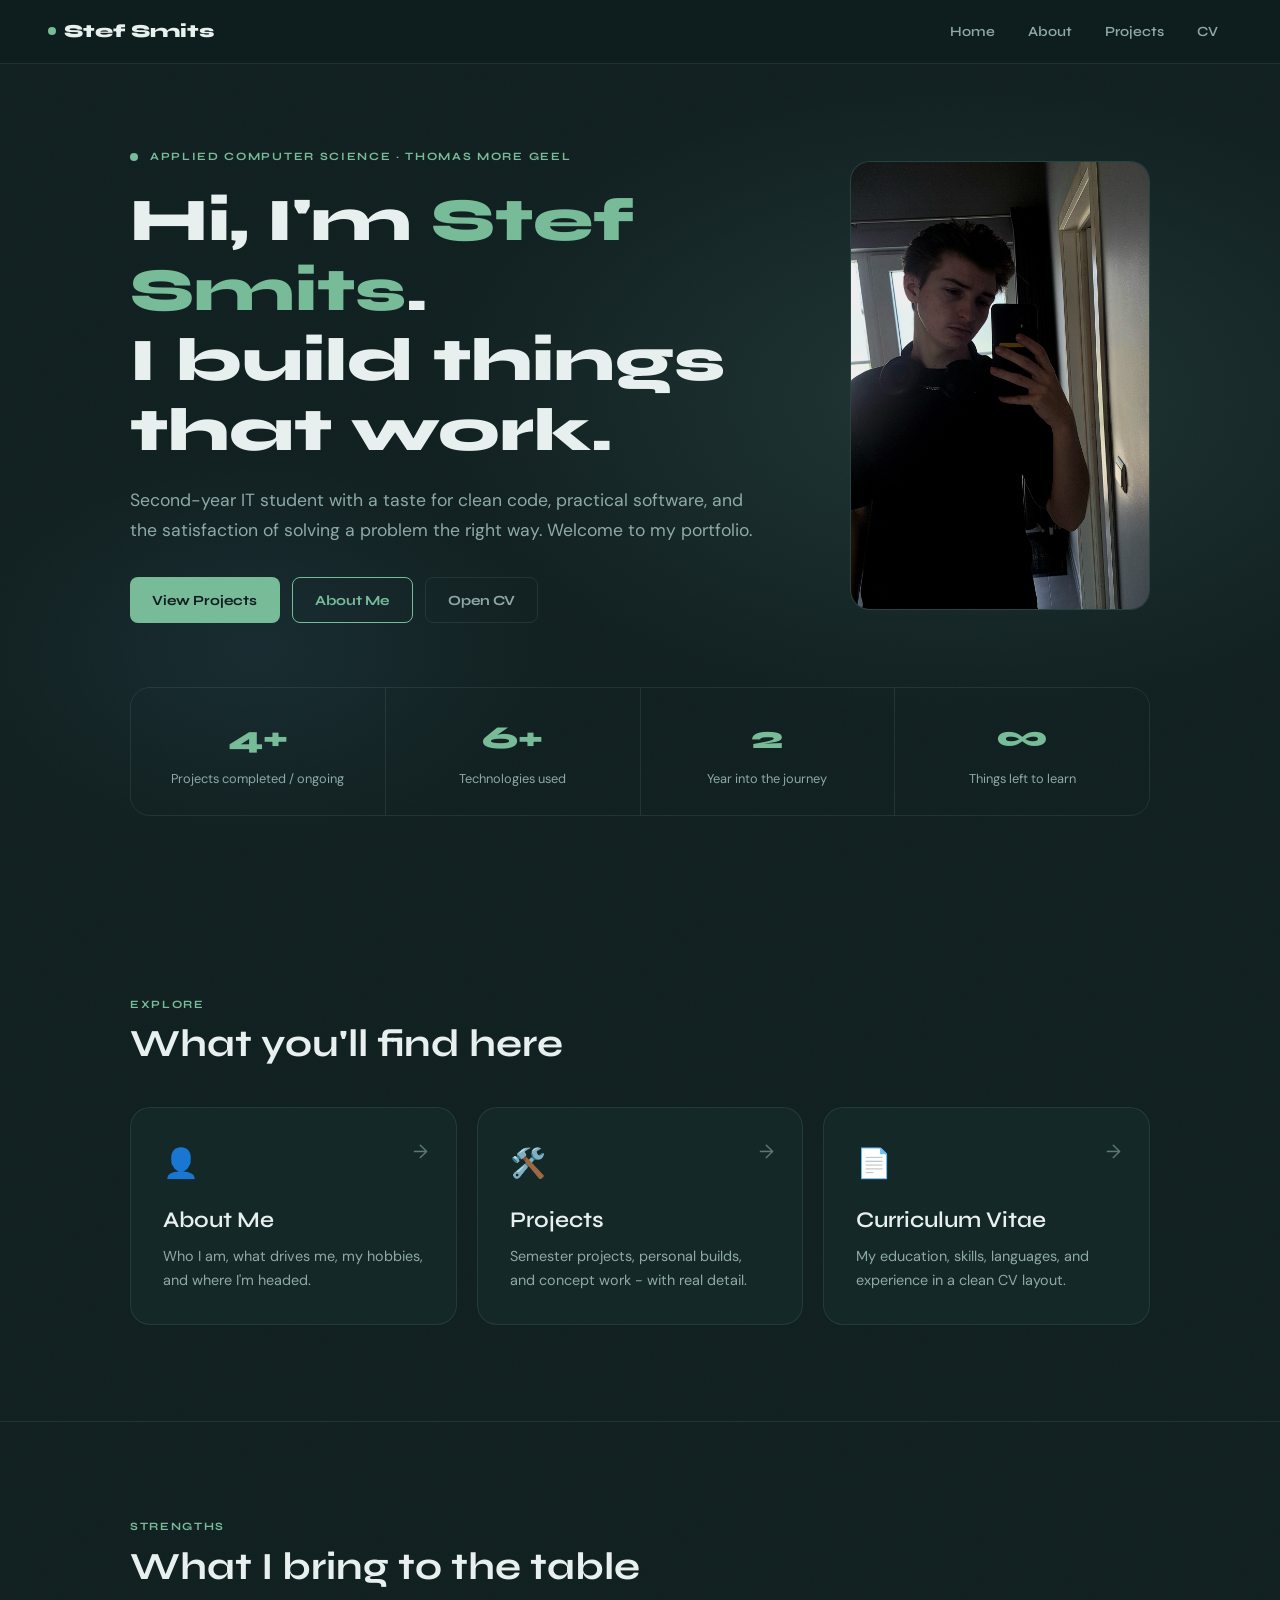
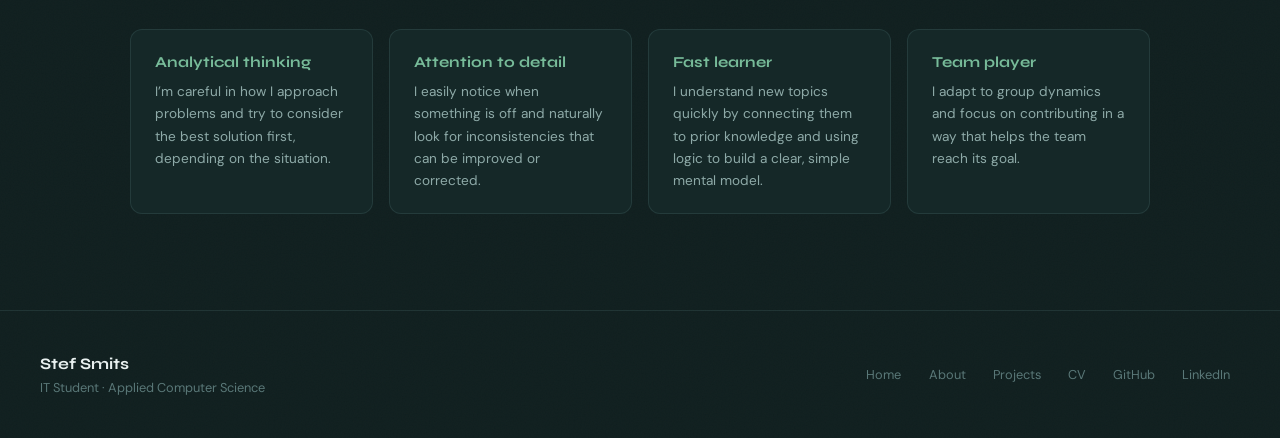
==== commit ae99c497: "Portfolio" ====
--- a/index.html
+++ b/index.html
@@ -3,8 +3,8 @@
 <head>
   <meta charset="UTF-8" />
   <meta name="viewport" content="width=device-width, initial-scale=1.0" />
-  <title>Stef Smits — Portfolio</title>
-  <meta name="description" content="Portfolio of Stef Smits — Applied Computer Science student at Thomas More Geel." />
+  <title>Portfolio - Stef Smits</title>
+  <meta name="description" content="Portfolio of Stef Smits - Applied Computer Science student at Thomas More Geel." />
   <link rel="icon" href="assets/images/favicon.svg" type="image/svg+xml" />
   <link rel="stylesheet" href="css/style.css" />
   <style>
@@ -77,31 +77,23 @@
 
     .hero-avatar {
       position: relative;
-    }
-    .hero-avatar-ring {
-      width: 220px; height: 220px;
-      border-radius: 50%;
-      background: linear-gradient(135deg, var(--dark-green), var(--dark-cyan));
-      padding: 3px;
-      box-shadow: 0 0 60px rgba(119,187,153,0.15);
+      width: clamp(180px, 25vw, 300px);
+      height: auto;
+      aspect-ratio: auto;
+      border-radius: var(--radius-lg);
+      overflow: hidden;
+      background: var(--bg-card-2);
+      border: 1px solid var(--border);
+      display: flex;
+      align-items: center;
+      justify-content: center;
     }
     .hero-avatar-inner {
       width: 100%; height: 100%;
-      border-radius: 50%;
-      background: var(--bg-card);
-      overflow: hidden;
-      display: flex;
-      align-items: center;
-      justify-content: center;
     }
     .hero-avatar-inner img {
       width: 100%; height: 100%;
-      object-fit: cover;
-      border-radius: 50%;
-    }
-    .hero-avatar-inner .avatar-placeholder {
-      font-size: 5rem;
-      user-select: none;
+      object-fit: contain;
     }
 
     /* ── Stat bar ────────────────────────────────── */
@@ -123,7 +115,7 @@
     }
     .stat:last-child { border-right: none; }
     .stat-number {
-      font-family: var(--ff-display);
+      font-family: var(--ff-display), sans-serif;
       font-size: 2rem;
       font-weight: 800;
       color: var(--green);
@@ -186,7 +178,7 @@
       padding: 1.25rem 1.5rem;
     }
     .hl-title {
-      font-family: var(--ff-display);
+      font-family: var(--ff-display), sans-serif;
       font-weight: 700;
       font-size: 0.95rem;
       color: var(--green);
@@ -230,7 +222,7 @@
             I build things that work.
           </h1>
           <p class="hero-desc fade-up delay-2">
-            First-year IT student with a taste for clean code, practical software,
+            Second-year IT student with a taste for clean code, practical software,
             and the satisfaction of solving a problem the right way. Welcome to my portfolio.
           </p>
           <div class="hero-ctas fade-up delay-3">
@@ -241,16 +233,11 @@
         </div>
 
         <div class="hero-avatar fade-in delay-4">
-          <div class="hero-avatar-ring">
-            <div class="hero-avatar-inner">
-              <!-- Replace src with your actual profile photo -->
-              <img
-                src="assets/images/profile.jpg"
-                alt="Photo of Stef Smits"
-                onerror="this.style.display='none'; this.nextElementSibling.style.display='flex';"
-              />
-              <div class="avatar-placeholder" style="display:none;">🧑‍💻</div>
-            </div>
+          <div class="hero-avatar-inner">
+            <img
+              src="assets/images/profile.jpg"
+              alt="Photo of Stef Smits"
+            />
           </div>
         </div>
       </div>
@@ -266,7 +253,7 @@
           <span class="stat-desc">Technologies used</span>
         </div>
         <div class="stat">
-          <span class="stat-number">1</span>
+          <span class="stat-number">2</span>
           <span class="stat-desc">Year into the journey</span>
         </div>
         <div class="stat">
@@ -293,7 +280,7 @@
         <a href="projects.html" class="quick-card" data-reveal="0.1">
           <div class="qc-icon">🛠️</div>
           <h3>Projects</h3>
-          <p>Semester projects, personal builds, and concept work — with real detail.</p>
+          <p>Semester projects, personal builds, and concept work - with real detail.</p>
         </a>
         <a href="cv.html" class="quick-card" data-reveal="0.2">
           <div class="qc-icon">📄</div>
@@ -314,19 +301,19 @@
       <div class="highlights">
         <div class="hl" data-reveal="0">
           <div class="hl-title">Analytical thinking</div>
-          <p>I break problems into layers before writing a single line of code.</p>
+          <p>I’m careful in how I approach problems and try to consider the best solution first, depending on the situation.</p>
         </div>
         <div class="hl" data-reveal="0.1">
           <div class="hl-title">Attention to detail</div>
-          <p>Whether it's a UI component or a backend query — the small things matter.</p>
+          <p>I easily notice when something is off and naturally look for inconsistencies that can be improved or corrected.</p>
         </div>
         <div class="hl" data-reveal="0.2">
           <div class="hl-title">Fast learner</div>
-          <p>New stack? New concept? I pick things up quickly and apply them right away.</p>
+          <p>I understand new topics quickly by connecting them to prior knowledge and using logic to build a clear, simple mental model.</p>
         </div>
         <div class="hl" data-reveal="0.3">
           <div class="hl-title">Team player</div>
-          <p>I communicate clearly, share context, and make sure group work actually works.</p>
+          <p>I adapt to group dynamics and focus on contributing in a way that helps the team reach its goal.</p>
         </div>
       </div>
     </div>
